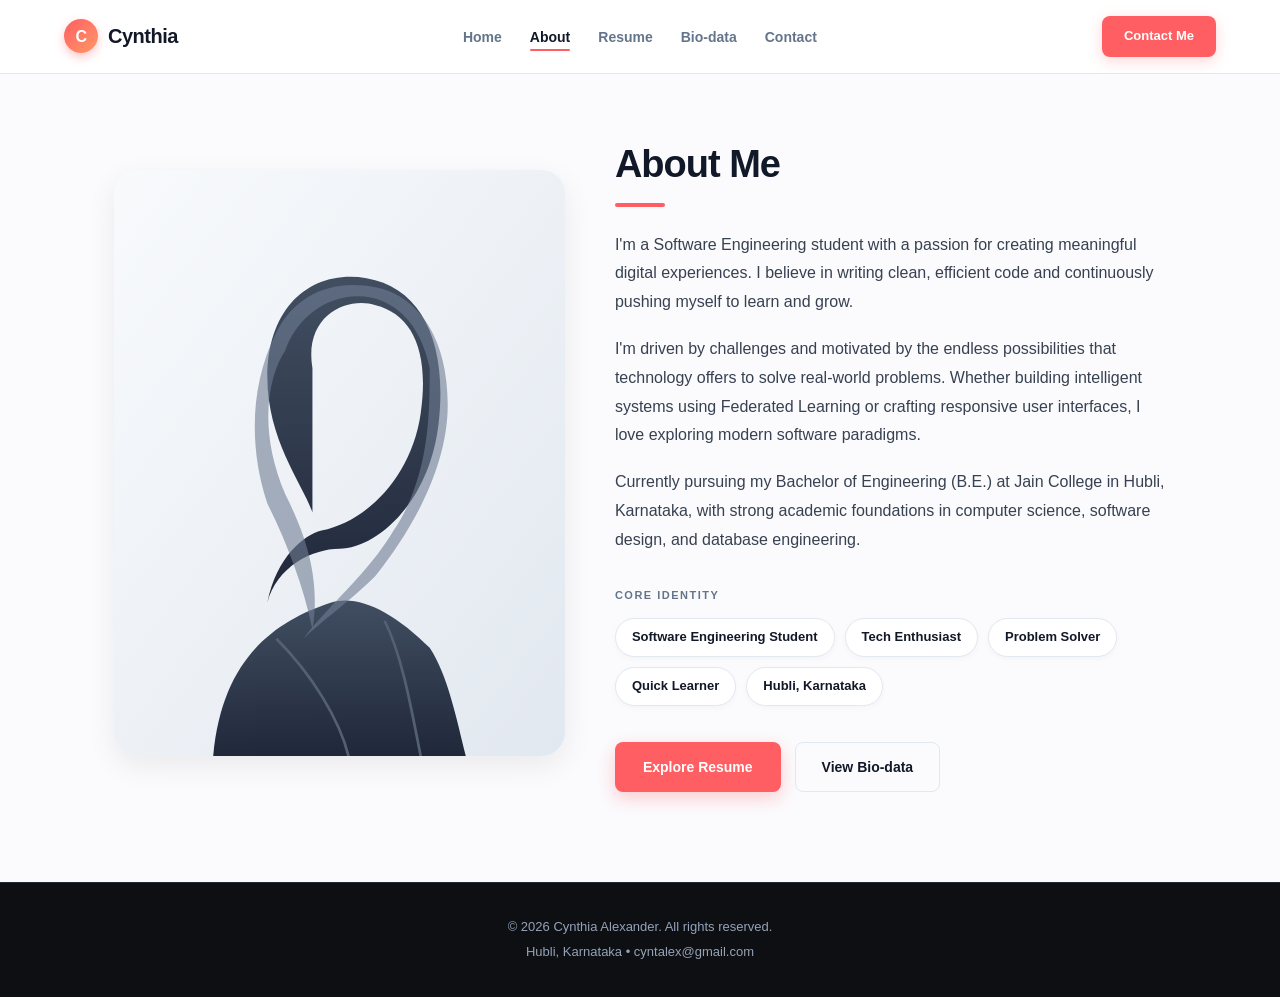
==== about.html @ 0cc2094d "Add modern Home, Navigation, About Me, and Contact pages inspired by reference designs" ====
<!DOCTYPE html>
<html lang="en">
<head>
    <meta charset="UTF-8">
    <meta name="viewport" content="width=device-width, initial-scale=1.0">
    <title>About Me | Cynthia Alexander</title>
    <link rel="stylesheet" href="style.css">
</head>
<body>

    <!-- ================= Modern Navbar ================= -->
    <header class="site-header">
        <div class="nav-container">
            <a href="index.html" class="brand-logo">
                <span class="brand-icon">C</span>
                <span>Cynthia</span>
            </a>

            <button class="mobile-toggle" onclick="toggleMenu()" aria-label="Toggle navigation">☰</button>

            <ul class="nav-links" id="navLinks">
                <li><a href="index.html">Home</a></li>
                <li><a href="about.html" class="active">About</a></li>
                <li><a href="resume.html">Resume</a></li>
                <li><a href="biodata.html">Bio-data</a></li>
                <li><a href="contact.html">Contact</a></li>
            </ul>

            <div class="nav-actions">
                <a href="contact.html" class="btn-contact-nav">Contact Me</a>
            </div>
        </div>
    </header>

    <!-- ================= About Me Section (Image 2 reference) ================= -->
    <section class="about-section" style="margin-top: 50px;">
        <div class="about-image-wrap">
            <img src="assets/about-portrait.svg" alt="About Cynthia Alexander">
        </div>

        <div class="about-content">
            <h1 class="section-title">About Me</h1>
            <div class="accent-line"></div>

            <p class="about-text">
                I'm a Software Engineering student with a passion for creating meaningful digital experiences. I believe in writing clean, efficient code and continuously pushing myself to learn and grow.
            </p>

            <p class="about-text">
                I'm driven by challenges and motivated by the endless possibilities that technology offers to solve real-world problems. Whether building intelligent systems using Federated Learning or crafting responsive user interfaces, I love exploring modern software paradigms.
            </p>

            <p class="about-text">
                Currently pursuing my Bachelor of Engineering (B.E.) at Jain College in Hubli, Karnataka, with strong academic foundations in computer science, software design, and database engineering.
            </p>

            <div class="core-identity-label">CORE IDENTITY</div>
            <div class="identity-pills">
                <span class="identity-pill">Software Engineering Student</span>
                <span class="identity-pill">Tech Enthusiast</span>
                <span class="identity-pill">Problem Solver</span>
                <span class="identity-pill">Quick Learner</span>
                <span class="identity-pill">Hubli, Karnataka</span>
            </div>

            <div style="margin-top: 36px; display: flex; gap: 14px; flex-wrap: wrap;">
                <a href="resume.html" class="btn-primary">Explore Resume</a>
                <a href="biodata.html" class="btn-secondary">View Bio-data</a>
            </div>
        </div>
    </section>

    <!-- ================= Footer ================= -->
    <footer class="site-footer">
        <p>&copy; 2026 Cynthia Alexander. All rights reserved.</p>
        <p>Hubli, Karnataka • cyntalex@gmail.com</p>
    </footer>

    <script src="script.js"></script>
</body>
</html>
---- style.css ----
/* ==========================================================================
   Modern Portfolio Stylesheet - Cynthia Alexander
   Inspired by Reference Designs (Hero + About + Modern Navbar)
   ========================================================================== */

:root {
  --primary: #ff5e62;         /* Coral / Pink accent from Image 1 */
  --primary-hover: #e54b4f;
  --accent-lime: #ccff00;     /* Electric Lime from Image 1 badge & highlight */
  --dark-bg: #0d0f12;         /* Dark banner background */
  --text-main: #111827;       /* Deep charcoal */
  --text-muted: #64748b;      /* Slate grey */
  --bg-page: #fbfbfd;         /* Clean soft off-white */
  --card-bg: #ffffff;
  --border-light: #e2e8f0;
  --radius-sm: 8px;
  --radius-md: 14px;
  --radius-lg: 24px;
  --radius-full: 9999px;
  --shadow-subtle: 0 4px 20px rgba(0, 0, 0, 0.05);
  --shadow-card: 0 10px 30px rgba(0, 0, 0, 0.07);
}

* {
  box-sizing: border-box;
  margin: 0;
  padding: 0;
}

body {
  font-family: -apple-system, BlinkMacSystemFont, "Segoe UI", Roboto, Helvetica, Arial, sans-serif;
  background-color: var(--bg-page);
  color: var(--text-main);
  line-height: 1.6;
  -webkit-font-smoothing: antialiased;
}

/* ==========================================================================
   Navigation Bar (Matches Image 1 & 2)
   ========================================================================== */
.site-header {
  position: sticky;
  top: 0;
  z-index: 100;
  background: rgba(255, 255, 255, 0.95);
  backdrop-filter: blur(10px);
  border-bottom: 1px solid var(--border-light);
}

.nav-container {
  max-width: 1200px;
  margin: 0 auto;
  padding: 16px 24px;
  display: flex;
  align-items: center;
  justify-content: space-between;
}

.brand-logo {
  display: flex;
  align-items: center;
  gap: 10px;
  text-decoration: none;
  font-size: 20px;
  font-weight: 800;
  color: var(--text-main);
  letter-spacing: -0.5px;
}

.brand-icon {
  width: 34px;
  height: 34px;
  border-radius: 50%;
  background: linear-gradient(135deg, #ff5e62, #ff9966);
  color: white;
  display: flex;
  align-items: center;
  justify-content: center;
  font-size: 16px;
  font-weight: 800;
  box-shadow: 0 4px 10px rgba(255, 94, 98, 0.35);
}

.nav-links {
  display: flex;
  align-items: center;
  gap: 28px;
  list-style: none;
}

.nav-links a {
  text-decoration: none;
  font-size: 14px;
  font-weight: 600;
  color: var(--text-muted);
  transition: color 0.2s ease;
  position: relative;
  padding: 6px 0;
}

.nav-links a:hover,
.nav-links a.active {
  color: var(--text-main);
}

.nav-links a.active::after {
  content: '';
  position: absolute;
  bottom: 0;
  left: 0;
  width: 100%;
  height: 2px;
  background-color: var(--primary);
  border-radius: 2px;
}

.nav-actions {
  display: flex;
  align-items: center;
  gap: 16px;
}

.btn-contact-nav {
  text-decoration: none;
  background-color: var(--primary);
  color: white;
  font-size: 13px;
  font-weight: 700;
  padding: 10px 22px;
  border-radius: var(--radius-sm);
  transition: all 0.2s ease;
  box-shadow: 0 4px 14px rgba(255, 94, 98, 0.25);
  display: inline-block;
}

.btn-contact-nav:hover {
  background-color: var(--primary-hover);
  transform: translateY(-1px);
}

/* Mobile Nav Toggle */
.mobile-toggle {
  display: none;
  background: none;
  border: none;
  font-size: 24px;
  color: var(--text-main);
  cursor: pointer;
}

/* ==========================================================================
   Hero Section (Matches Image 1 reference)
   ========================================================================== */
.hero-section {
  max-width: 1200px;
  margin: 0 auto;
  padding: 60px 24px 70px;
  display: grid;
  grid-template-columns: 1.15fr 0.85fr;
  align-items: center;
  gap: 40px;
}

.hero-content {
  max-width: 580px;
}

.hero-highlight-pill {
  display: inline-block;
  background: var(--accent-lime);
  color: #111827;
  font-size: 15px;
  font-weight: 800;
  padding: 4px 12px;
  border-radius: 6px;
  margin-bottom: 14px;
  letter-spacing: -0.2px;
}

.hero-title {
  font-size: 52px;
  font-weight: 900;
  line-height: 1.12;
  letter-spacing: -1.5px;
  color: var(--text-main);
  margin-bottom: 20px;
}

.hero-desc {
  font-size: 16px;
  line-height: 1.7;
  color: var(--text-muted);
  margin-bottom: 30px;
}

.hero-cta-group {
  display: flex;
  align-items: center;
  gap: 14px;
  margin-bottom: 36px;
}

.btn-primary {
  display: inline-block;
  background-color: var(--primary);
  color: white;
  text-decoration: none;
  font-size: 14px;
  font-weight: 700;
  padding: 14px 28px;
  border-radius: var(--radius-sm);
  transition: all 0.2s ease;
  box-shadow: 0 6px 18px rgba(255, 94, 98, 0.3);
  border: none;
  cursor: pointer;
}

.btn-primary:hover {
  background-color: var(--primary-hover);
  transform: translateY(-2px);
}

.btn-secondary {
  display: inline-block;
  background-color: transparent;
  color: var(--text-main);
  text-decoration: none;
  font-size: 14px;
  font-weight: 700;
  padding: 13px 26px;
  border-radius: var(--radius-sm);
  border: 1.5px solid var(--border-light);
  transition: all 0.2s ease;
  cursor: pointer;
}

.btn-secondary:hover {
  border-color: var(--text-main);
  background-color: rgba(0, 0, 0, 0.03);
}

.hero-social {
  display: flex;
  align-items: center;
  gap: 14px;
  font-size: 13px;
  font-weight: 600;
  color: var(--text-muted);
}

.social-icons {
  display: flex;
  gap: 10px;
}

.social-icon-btn {
  width: 32px;
  height: 32px;
  border-radius: 50%;
  background: #f1f5f9;
  color: var(--text-main);
  display: flex;
  align-items: center;
  justify-content: center;
  text-decoration: none;
  font-size: 14px;
  font-weight: bold;
  transition: all 0.2s ease;
}

.social-icon-btn:hover {
  background: var(--text-main);
  color: white;
  transform: translateY(-2px);
}

/* Hero Visual / Avatar Card */
.hero-visual {
  position: relative;
  display: flex;
  justify-content: center;
  align-items: center;
}

.hero-image-wrap {
  position: relative;
  width: 100%;
  max-width: 380px;
  aspect-ratio: 1;
  border-radius: 50%;
  overflow: visible;
}

.hero-image-wrap img,
.hero-image-wrap svg {
  width: 100%;
  height: 100%;
  display: block;
  object-fit: cover;
}

/* Circular Rotating Badge (Image 1 reference) */
.circular-badge {
  position: absolute;
  top: -15px;
  left: 20px;
  width: 90px;
  height: 90px;
  background-color: var(--accent-lime);
  border-radius: 50%;
  display: flex;
  align-items: center;
  justify-content: center;
  box-shadow: 0 8px 24px rgba(0, 0, 0, 0.12);
  z-index: 10;
  animation: spin 20s linear infinite;
}

.circular-badge-center {
  width: 34px;
  height: 34px;
  background: #111827;
  color: var(--accent-lime);
  border-radius: 50%;
  display: flex;
  align-items: center;
  justify-content: center;
  font-size: 14px;
}

@keyframes spin {
  from { transform: rotate(0deg); }
  to { transform: rotate(360deg); }
}

/* ==========================================================================
   Dark Feature Ticker Banner (Matches Image 1 bottom bar)
   ========================================================================== */
.ticker-banner {
  background-color: var(--dark-bg);
  color: white;
  padding: 22px 24px;
  overflow: hidden;
}

.ticker-content {
  max-width: 1200px;
  margin: 0 auto;
  display: flex;
  justify-content: space-around;
  align-items: center;
  flex-wrap: wrap;
  gap: 20px;
  font-size: 14px;
  font-weight: 600;
  letter-spacing: 0.3px;
}

.ticker-item {
  display: flex;
  align-items: center;
  gap: 8px;
}

.ticker-sparkle {
  color: var(--accent-lime);
  font-size: 16px;
}

/* ==========================================================================
   About Me Section (Matches Image 2 reference)
   ========================================================================== */
.about-section {
  max-width: 1100px;
  margin: 80px auto;
  padding: 0 24px;
  display: grid;
  grid-template-columns: 0.9fr 1.1fr;
  gap: 50px;
  align-items: center;
}

.about-image-wrap {
  width: 100%;
  border-radius: var(--radius-lg);
  overflow: hidden;
  box-shadow: var(--shadow-card);
  background: #f1f5f9;
}

.about-image-wrap img,
.about-image-wrap svg {
  width: 100%;
  height: auto;
  display: block;
}

.about-content {
  padding: 10px 0;
}

.section-title {
  font-size: 38px;
  font-weight: 900;
  letter-spacing: -1px;
  color: var(--text-main);
  margin-bottom: 8px;
}

.accent-line {
  width: 50px;
  height: 4px;
  background-color: var(--primary);
  border-radius: 2px;
  margin-bottom: 24px;
}

.about-text {
  font-size: 16px;
  line-height: 1.8;
  color: #374151;
  margin-bottom: 18px;
}

.core-identity-label {
  font-size: 11px;
  font-weight: 800;
  letter-spacing: 1.5px;
  color: var(--text-muted);
  text-transform: uppercase;
  margin-top: 32px;
  margin-bottom: 14px;
}

.identity-pills {
  display: flex;
  flex-wrap: wrap;
  gap: 10px;
}

.identity-pill {
  font-size: 13px;
  font-weight: 600;
  color: var(--text-main);
  background: white;
  border: 1.5px solid var(--border-light);
  padding: 8px 16px;
  border-radius: var(--radius-full);
  transition: all 0.2s ease;
  box-shadow: 0 2px 6px rgba(0, 0, 0, 0.03);
}

.identity-pill:hover {
  border-color: var(--primary);
  color: var(--primary);
  transform: translateY(-1px);
}

/* ==========================================================================
   Page Container (Shared for Resume, Bio-data, Contact)
   ========================================================================== */
.page-container {
  max-width: 960px;
  margin: 40px auto 80px;
  padding: 0 24px;
}

.page-header-card {
  text-align: center;
  background: white;
  padding: 40px 24px;
  border-radius: var(--radius-lg);
  border: 1px solid var(--border-light);
  box-shadow: var(--shadow-subtle);
  margin-bottom: 30px;
}

.page-header-card h1 {
  font-size: 34px;
  font-weight: 900;
  letter-spacing: -0.8px;
  color: var(--text-main);
  margin-bottom: 8px;
}

.page-header-card p {
  color: var(--text-muted);
  font-size: 15px;
}

.content-card {
  background: white;
  border-radius: var(--radius-lg);
  padding: 36px 40px;
  border: 1px solid var(--border-light);
  box-shadow: var(--shadow-card);
  margin-bottom: 30px;
}

.card-section-title {
  font-size: 20px;
  font-weight: 800;
  color: var(--text-main);
  display: flex;
  align-items: center;
  gap: 10px;
  margin-top: 28px;
  margin-bottom: 16px;
  padding-bottom: 8px;
  border-bottom: 2px solid #f1f5f9;
}

.card-section-title:first-child {
  margin-top: 0;
}

/* Modern Tables (For Educational Qualification & Bio-data) */
.modern-table {
  width: 100%;
  border-collapse: separate;
  border-spacing: 0;
  margin: 16px 0 24px;
  border-radius: var(--radius-md);
  overflow: hidden;
  border: 1px solid var(--border-light);
}

.modern-table th {
  background-color: #f8fafc;
  color: var(--text-main);
  font-size: 13px;
  font-weight: 700;
  text-transform: uppercase;
  letter-spacing: 0.5px;
  padding: 14px 18px;
  text-align: left;
  border-bottom: 1px solid var(--border-light);
}

.modern-table td {
  padding: 14px 18px;
  font-size: 14px;
  color: #374151;
  border-bottom: 1px solid #f1f5f9;
}

.modern-table tr:last-child td {
  border-bottom: none;
}

.modern-table tr:hover td {
  background-color: #fafbfc;
}

.biodata-table th {
  width: 32%;
  background-color: #ffffff;
  color: var(--text-muted);
  font-weight: 600;
}

.biodata-table td {
  font-weight: 500;
  color: var(--text-main);
}

/* Modern List Styling */
.modern-list {
  list-style: none;
  display: flex;
  flex-direction: column;
  gap: 10px;
  margin: 14px 0 20px;
}

.modern-list li {
  display: flex;
  align-items: center;
  gap: 10px;
  font-size: 14.5px;
  color: #374151;
}

.modern-list li::before {
  content: '✦';
  color: var(--primary);
  font-size: 12px;
}

.skill-tags {
  display: flex;
  flex-wrap: wrap;
  gap: 10px;
  margin: 14px 0 20px;
}

.skill-tag {
  background: #f1f5f9;
  color: var(--text-main);
  padding: 7px 16px;
  border-radius: var(--radius-sm);
  font-size: 13.5px;
  font-weight: 600;
}

/* ==========================================================================
   Contact Page Styles
   ========================================================================== */
.contact-grid {
  display: grid;
  grid-template-columns: 1fr 1.3fr;
  gap: 30px;
}

.contact-info-list {
  display: flex;
  flex-direction: column;
  gap: 18px;
}

.contact-info-card {
  background: #f8fafc;
  border: 1px solid var(--border-light);
  border-radius: var(--radius-md);
  padding: 20px;
  display: flex;
  align-items: center;
  gap: 16px;
}

.contact-info-icon {
  width: 44px;
  height: 44px;
  border-radius: 50%;
  background: white;
  border: 1px solid var(--border-light);
  display: flex;
  align-items: center;
  justify-content: center;
  font-size: 18px;
  box-shadow: 0 2px 6px rgba(0,0,0,0.04);
}

.contact-info-label {
  font-size: 12px;
  color: var(--text-muted);
  text-transform: uppercase;
  font-weight: 700;
  letter-spacing: 0.5px;
}

.contact-info-value {
  font-size: 15px;
  font-weight: 700;
  color: var(--text-main);
}

.contact-form {
  display: flex;
  flex-direction: column;
  gap: 18px;
}

.form-group {
  display: flex;
  flex-direction: column;
  gap: 6px;
}

.form-group label {
  font-size: 13px;
  font-weight: 700;
  color: var(--text-main);
}

.form-control {
  width: 100%;
  padding: 12px 16px;
  font-size: 14px;
  border: 1.5px solid var(--border-light);
  border-radius: var(--radius-sm);
  background: white;
  color: var(--text-main);
  transition: border-color 0.2s ease;
  font-family: inherit;
}

.form-control:focus {
  outline: none;
  border-color: var(--primary);
  box-shadow: 0 0 0 3px rgba(255, 94, 98, 0.15);
}

textarea.form-control {
  min-height: 120px;
  resize: vertical;
}

/* ==========================================================================
   Footer
   ========================================================================== */
.site-footer {
  background-color: var(--dark-bg);
  color: #94a3b8;
  padding: 30px 24px;
  text-align: center;
  font-size: 13px;
  border-top: 1px solid #1f2937;
}

.site-footer p {
  margin: 4px 0;
}

/* ==========================================================================
   Responsive Breakpoints
   ========================================================================== */
@media (max-width: 900px) {
  .hero-section {
    grid-template-columns: 1fr;
    text-align: center;
    padding-top: 40px;
  }
  .hero-content {
    margin: 0 auto;
  }
  .hero-title {
    font-size: 40px;
  }
  .hero-cta-group,
  .hero-social {
    justify-content: center;
  }
  .hero-visual {
    margin-top: 20px;
  }
  .about-section {
    grid-template-columns: 1fr;
    text-align: center;
  }
  .accent-line {
    margin: 0 auto 24px;
  }
  .identity-pills {
    justify-content: center;
  }
  .contact-grid {
    grid-template-columns: 1fr;
  }
}

@media (max-width: 650px) {
  .nav-links {
    display: none;
    flex-direction: column;
    position: absolute;
    top: 100%;
    left: 0;
    width: 100%;
    background: white;
    padding: 20px;
    border-bottom: 1px solid var(--border-light);
    box-shadow: var(--shadow-card);
  }
  .nav-links.open {
    display: flex;
  }
  .mobile-toggle {
    display: block;
  }
  .content-card {
    padding: 24px 20px;
  }
  .hero-title {
    font-size: 32px;
  }
  .modern-table {
    display: block;
    overflow-x: auto;
  }
}
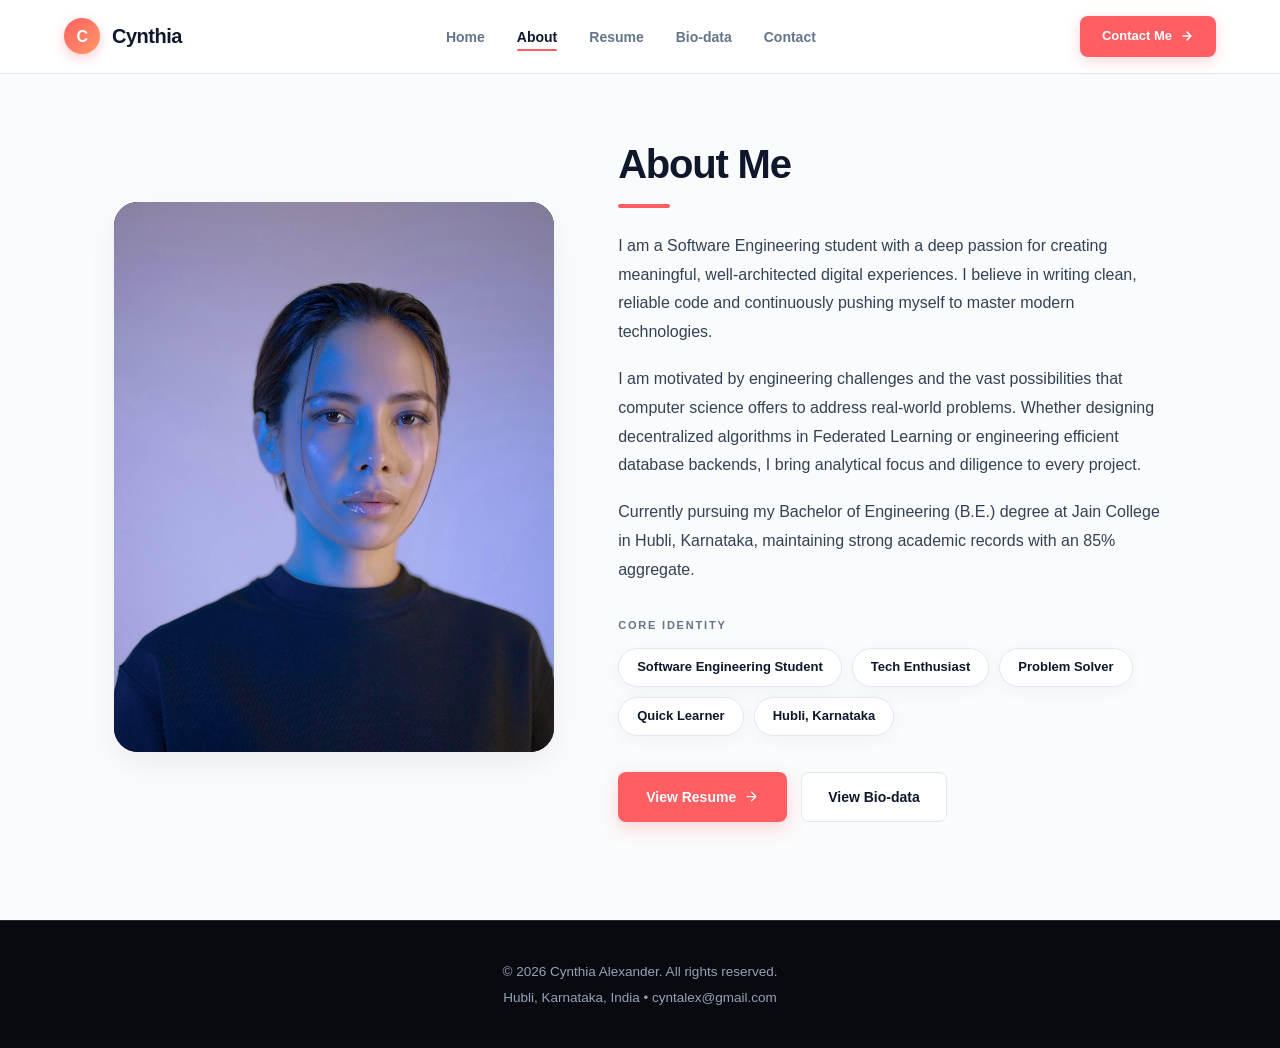
==== commit c4ef9d3e: "Replace casual emojis with professional SVG vector icons and photography" ====
--- a/about.html
+++ b/about.html
@@ -12,11 +12,17 @@
     <header class="site-header">
         <div class="nav-container">
             <a href="index.html" class="brand-logo">
-                <span class="brand-icon">C</span>
+                <span class="brand-badge">C</span>
                 <span>Cynthia</span>
             </a>
 
-            <button class="mobile-toggle" onclick="toggleMenu()" aria-label="Toggle navigation">☰</button>
+            <button class="mobile-toggle" onclick="toggleMenu()" aria-label="Toggle navigation">
+                <svg width="24" height="24" viewBox="0 0 24 24" fill="none" stroke="currentColor" stroke-width="2" stroke-linecap="round" stroke-linejoin="round">
+                    <line x1="4" x2="20" y1="6" y2="6"/>
+                    <line x1="4" x2="20" y1="12" y2="12"/>
+                    <line x1="4" x2="20" y1="18" y2="18"/>
+                </svg>
+            </button>
 
             <ul class="nav-links" id="navLinks">
                 <li><a href="index.html">Home</a></li>
@@ -27,15 +33,20 @@
             </ul>
 
             <div class="nav-actions">
-                <a href="contact.html" class="btn-contact-nav">Contact Me</a>
+                <a href="contact.html" class="btn-contact-nav">
+                    <span>Contact Me</span>
+                    <svg width="14" height="14" viewBox="0 0 24 24" fill="none" stroke="currentColor" stroke-width="2.5" stroke-linecap="round" stroke-linejoin="round">
+                        <path d="M5 12h14M12 5l7 7-7 7"/>
+                    </svg>
+                </a>
             </div>
         </div>
     </header>
 
     <!-- ================= About Me Section (Image 2 reference) ================= -->
-    <section class="about-section" style="margin-top: 50px;">
+    <main class="about-section" style="margin-top: 50px;">
         <div class="about-image-wrap">
-            <img src="assets/about-portrait.svg" alt="About Cynthia Alexander">
+            <img src="assets/about.jpg" alt="About Cynthia Alexander" onerror="this.src='assets/about-portrait.svg'">
         </div>
 
         <div class="about-content">
@@ -43,18 +54,18 @@
             <div class="accent-line"></div>
 
             <p class="about-text">
-                I'm a Software Engineering student with a passion for creating meaningful digital experiences. I believe in writing clean, efficient code and continuously pushing myself to learn and grow.
+                I am a Software Engineering student with a deep passion for creating meaningful, well-architected digital experiences. I believe in writing clean, reliable code and continuously pushing myself to master modern technologies.
             </p>
 
             <p class="about-text">
-                I'm driven by challenges and motivated by the endless possibilities that technology offers to solve real-world problems. Whether building intelligent systems using Federated Learning or crafting responsive user interfaces, I love exploring modern software paradigms.
+                I am motivated by engineering challenges and the vast possibilities that computer science offers to address real-world problems. Whether designing decentralized algorithms in Federated Learning or engineering efficient database backends, I bring analytical focus and diligence to every project.
             </p>
 
             <p class="about-text">
-                Currently pursuing my Bachelor of Engineering (B.E.) at Jain College in Hubli, Karnataka, with strong academic foundations in computer science, software design, and database engineering.
+                Currently pursuing my Bachelor of Engineering (B.E.) degree at Jain College in Hubli, Karnataka, maintaining strong academic records with an 85% aggregate.
             </p>
 
-            <div class="core-identity-label">CORE IDENTITY</div>
+            <div class="core-identity-label">Core Identity</div>
             <div class="identity-pills">
                 <span class="identity-pill">Software Engineering Student</span>
                 <span class="identity-pill">Tech Enthusiast</span>
@@ -64,16 +75,23 @@
             </div>
 
             <div style="margin-top: 36px; display: flex; gap: 14px; flex-wrap: wrap;">
-                <a href="resume.html" class="btn-primary">Explore Resume</a>
-                <a href="biodata.html" class="btn-secondary">View Bio-data</a>
+                <a href="resume.html" class="btn-primary">
+                    <span>View Resume</span>
+                    <svg width="15" height="15" viewBox="0 0 24 24" fill="none" stroke="currentColor" stroke-width="2" stroke-linecap="round" stroke-linejoin="round">
+                        <path d="M5 12h14M12 5l7 7-7 7"/>
+                    </svg>
+                </a>
+                <a href="biodata.html" class="btn-secondary">
+                    <span>View Bio-data</span>
+                </a>
             </div>
         </div>
-    </section>
+    </main>
 
     <!-- ================= Footer ================= -->
     <footer class="site-footer">
         <p>&copy; 2026 Cynthia Alexander. All rights reserved.</p>
-        <p>Hubli, Karnataka • cyntalex@gmail.com</p>
+        <p>Hubli, Karnataka, India • cyntalex@gmail.com</p>
     </footer>
 
     <script src="script.js"></script>
--- a/style.css
+++ b/style.css
@@ -1,24 +1,25 @@
 /* ==========================================================================
-   Modern Portfolio Stylesheet - Cynthia Alexander
-   Inspired by Reference Designs (Hero + About + Modern Navbar)
+   Professional Portfolio Stylesheet - Cynthia Alexander
+   Crafted with Modern Web Standards, Typography & Pure SVG Vectors
    ========================================================================== */
 
 :root {
-  --primary: #ff5e62;         /* Coral / Pink accent from Image 1 */
+  --primary: #ff5e62;         /* Coral / Terracotta accent from design reference */
   --primary-hover: #e54b4f;
-  --accent-lime: #ccff00;     /* Electric Lime from Image 1 badge & highlight */
-  --dark-bg: #0d0f12;         /* Dark banner background */
-  --text-main: #111827;       /* Deep charcoal */
-  --text-muted: #64748b;      /* Slate grey */
-  --bg-page: #fbfbfd;         /* Clean soft off-white */
+  --accent-lime: #ccff00;     /* Electric Lime highlight from reference badge */
+  --dark-bg: #090a0f;         /* Deep obsidian banner */
+  --text-main: #0f172a;       /* Slate 900 for high-contrast legible text */
+  --text-muted: #64748b;      /* Slate 500 for secondary copy */
+  --bg-page: #fafbfc;         /* Clean modern canvas */
   --card-bg: #ffffff;
   --border-light: #e2e8f0;
   --radius-sm: 8px;
-  --radius-md: 14px;
+  --radius-md: 16px;
   --radius-lg: 24px;
   --radius-full: 9999px;
-  --shadow-subtle: 0 4px 20px rgba(0, 0, 0, 0.05);
-  --shadow-card: 0 10px 30px rgba(0, 0, 0, 0.07);
+  --shadow-subtle: 0 4px 20px -2px rgba(15, 23, 42, 0.05);
+  --shadow-card: 0 12px 32px -4px rgba(15, 23, 42, 0.08);
+  --shadow-primary: 0 8px 24px -4px rgba(255, 94, 98, 0.35);
 }
 
 * {
@@ -28,22 +29,24 @@
 }
 
 body {
-  font-family: -apple-system, BlinkMacSystemFont, "Segoe UI", Roboto, Helvetica, Arial, sans-serif;
+  font-family: -apple-system, BlinkMacSystemFont, "Segoe UI", Roboto, "Helvetica Neue", Arial, sans-serif;
   background-color: var(--bg-page);
   color: var(--text-main);
   line-height: 1.6;
   -webkit-font-smoothing: antialiased;
+  -moz-osx-font-smoothing: grayscale;
 }
 
 /* ==========================================================================
-   Navigation Bar (Matches Image 1 & 2)
+   Navigation Bar
    ========================================================================== */
 .site-header {
   position: sticky;
   top: 0;
   z-index: 100;
-  background: rgba(255, 255, 255, 0.95);
-  backdrop-filter: blur(10px);
+  background: rgba(255, 255, 255, 0.92);
+  backdrop-filter: blur(12px);
+  -webkit-backdrop-filter: blur(12px);
   border-bottom: 1px solid var(--border-light);
 }
 
@@ -59,7 +62,7 @@
 .brand-logo {
   display: flex;
   align-items: center;
-  gap: 10px;
+  gap: 12px;
   text-decoration: none;
   font-size: 20px;
   font-weight: 800;
@@ -67,9 +70,9 @@
   letter-spacing: -0.5px;
 }
 
-.brand-icon {
-  width: 34px;
-  height: 34px;
+.brand-badge {
+  width: 36px;
+  height: 36px;
   border-radius: 50%;
   background: linear-gradient(135deg, #ff5e62, #ff9966);
   color: white;
@@ -78,13 +81,13 @@
   justify-content: center;
   font-size: 16px;
   font-weight: 800;
-  box-shadow: 0 4px 10px rgba(255, 94, 98, 0.35);
+  box-shadow: 0 4px 12px rgba(255, 94, 98, 0.3);
 }
 
 .nav-links {
   display: flex;
   align-items: center;
-  gap: 28px;
+  gap: 32px;
   list-style: none;
 }
 
@@ -93,7 +96,7 @@
   font-size: 14px;
   font-weight: 600;
   color: var(--text-muted);
-  transition: color 0.2s ease;
+  transition: all 0.2s ease;
   position: relative;
   padding: 6px 0;
 }
@@ -130,22 +133,24 @@
   border-radius: var(--radius-sm);
   transition: all 0.2s ease;
   box-shadow: 0 4px 14px rgba(255, 94, 98, 0.25);
-  display: inline-block;
+  display: inline-flex;
+  align-items: center;
+  gap: 8px;
 }
 
 .btn-contact-nav:hover {
   background-color: var(--primary-hover);
   transform: translateY(-1px);
-}
-
-/* Mobile Nav Toggle */
+  box-shadow: var(--shadow-primary);
+}
+
 .mobile-toggle {
   display: none;
   background: none;
   border: none;
-  font-size: 24px;
   color: var(--text-main);
   cursor: pointer;
+  padding: 6px;
 }
 
 /* ==========================================================================
@@ -154,11 +159,11 @@
 .hero-section {
   max-width: 1200px;
   margin: 0 auto;
-  padding: 60px 24px 70px;
+  padding: 60px 24px 80px;
   display: grid;
   grid-template-columns: 1.15fr 0.85fr;
   align-items: center;
-  gap: 40px;
+  gap: 48px;
 }
 
 .hero-content {
@@ -168,40 +173,43 @@
 .hero-highlight-pill {
   display: inline-block;
   background: var(--accent-lime);
-  color: #111827;
-  font-size: 15px;
+  color: #0f172a;
+  font-size: 14px;
   font-weight: 800;
-  padding: 4px 12px;
+  padding: 5px 14px;
   border-radius: 6px;
-  margin-bottom: 14px;
+  margin-bottom: 16px;
   letter-spacing: -0.2px;
 }
 
 .hero-title {
-  font-size: 52px;
+  font-size: 56px;
   font-weight: 900;
-  line-height: 1.12;
-  letter-spacing: -1.5px;
-  color: var(--text-main);
-  margin-bottom: 20px;
+  line-height: 1.1;
+  letter-spacing: -1.8px;
+  color: var(--text-main);
+  margin-bottom: 22px;
 }
 
 .hero-desc {
-  font-size: 16px;
+  font-size: 16.5px;
   line-height: 1.7;
   color: var(--text-muted);
-  margin-bottom: 30px;
+  margin-bottom: 32px;
 }
 
 .hero-cta-group {
   display: flex;
   align-items: center;
   gap: 14px;
-  margin-bottom: 36px;
+  margin-bottom: 40px;
 }
 
 .btn-primary {
-  display: inline-block;
+  display: inline-flex;
+  align-items: center;
+  justify-content: center;
+  gap: 8px;
   background-color: var(--primary);
   color: white;
   text-decoration: none;
@@ -210,7 +218,7 @@
   padding: 14px 28px;
   border-radius: var(--radius-sm);
   transition: all 0.2s ease;
-  box-shadow: 0 6px 18px rgba(255, 94, 98, 0.3);
+  box-shadow: 0 6px 18px rgba(255, 94, 98, 0.25);
   border: none;
   cursor: pointer;
 }
@@ -218,11 +226,15 @@
 .btn-primary:hover {
   background-color: var(--primary-hover);
   transform: translateY(-2px);
+  box-shadow: var(--shadow-primary);
 }
 
 .btn-secondary {
-  display: inline-block;
-  background-color: transparent;
+  display: inline-flex;
+  align-items: center;
+  justify-content: center;
+  gap: 8px;
+  background-color: white;
   color: var(--text-main);
   text-decoration: none;
   font-size: 14px;
@@ -236,15 +248,15 @@
 
 .btn-secondary:hover {
   border-color: var(--text-main);
-  background-color: rgba(0, 0, 0, 0.03);
+  background-color: #f8fafc;
 }
 
 .hero-social {
   display: flex;
   align-items: center;
-  gap: 14px;
+  gap: 16px;
   font-size: 13px;
-  font-weight: 600;
+  font-weight: 700;
   color: var(--text-muted);
 }
 
@@ -254,27 +266,28 @@
 }
 
 .social-icon-btn {
-  width: 32px;
-  height: 32px;
+  width: 36px;
+  height: 36px;
   border-radius: 50%;
-  background: #f1f5f9;
+  background: white;
+  border: 1px solid var(--border-light);
   color: var(--text-main);
   display: flex;
   align-items: center;
   justify-content: center;
   text-decoration: none;
-  font-size: 14px;
-  font-weight: bold;
   transition: all 0.2s ease;
+  box-shadow: var(--shadow-subtle);
 }
 
 .social-icon-btn:hover {
   background: var(--text-main);
   color: white;
+  border-color: var(--text-main);
   transform: translateY(-2px);
 }
 
-/* Hero Visual / Avatar Card */
+/* Hero Portrait Visual (Image 1 reference) */
 .hero-visual {
   position: relative;
   display: flex;
@@ -285,47 +298,61 @@
 .hero-image-wrap {
   position: relative;
   width: 100%;
-  max-width: 380px;
+  max-width: 400px;
   aspect-ratio: 1;
   border-radius: 50%;
-  overflow: visible;
-}
-
-.hero-image-wrap img,
-.hero-image-wrap svg {
+  padding: 12px;
+  background: white;
+  box-shadow: var(--shadow-card);
+}
+
+.hero-image-inner {
   width: 100%;
   height: 100%;
+  border-radius: 50%;
+  overflow: hidden;
+  position: relative;
+  background: #f1f5f9;
+}
+
+.hero-image-inner img {
+  width: 100%;
+  height: 100%;
+  object-fit: cover;
   display: block;
-  object-fit: cover;
 }
 
 /* Circular Rotating Badge (Image 1 reference) */
-.circular-badge {
+.circular-badge-wrap {
   position: absolute;
-  top: -15px;
-  left: 20px;
-  width: 90px;
-  height: 90px;
+  top: -10px;
+  left: 10px;
+  width: 100px;
+  height: 100px;
+  z-index: 10;
+  display: flex;
+  align-items: center;
+  justify-content: center;
+}
+
+.circular-text-svg {
+  width: 100%;
+  height: 100%;
+  animation: spin 22s linear infinite;
+  transform-origin: center;
+}
+
+.circular-badge-center {
+  position: absolute;
+  width: 38px;
+  height: 38px;
+  border-radius: 50%;
   background-color: var(--accent-lime);
-  border-radius: 50%;
+  color: #0f172a;
   display: flex;
   align-items: center;
   justify-content: center;
-  box-shadow: 0 8px 24px rgba(0, 0, 0, 0.12);
-  z-index: 10;
-  animation: spin 20s linear infinite;
-}
-
-.circular-badge-center {
-  width: 34px;
-  height: 34px;
-  background: #111827;
-  color: var(--accent-lime);
-  border-radius: 50%;
-  display: flex;
-  align-items: center;
-  justify-content: center;
-  font-size: 14px;
+  box-shadow: 0 4px 12px rgba(0, 0, 0, 0.12);
 }
 
 @keyframes spin {
@@ -339,8 +366,7 @@
 .ticker-banner {
   background-color: var(--dark-bg);
   color: white;
-  padding: 22px 24px;
-  overflow: hidden;
+  padding: 24px 24px;
 }
 
 .ticker-content {
@@ -350,21 +376,22 @@
   justify-content: space-around;
   align-items: center;
   flex-wrap: wrap;
-  gap: 20px;
+  gap: 24px;
   font-size: 14px;
-  font-weight: 600;
-  letter-spacing: 0.3px;
+  font-weight: 700;
+  letter-spacing: 0.4px;
 }
 
 .ticker-item {
   display: flex;
   align-items: center;
-  gap: 8px;
+  gap: 10px;
 }
 
 .ticker-sparkle {
   color: var(--accent-lime);
-  font-size: 16px;
+  display: flex;
+  align-items: center;
 }
 
 /* ==========================================================================
@@ -372,43 +399,47 @@
    ========================================================================== */
 .about-section {
   max-width: 1100px;
-  margin: 80px auto;
+  margin: 90px auto;
   padding: 0 24px;
   display: grid;
   grid-template-columns: 0.9fr 1.1fr;
-  gap: 50px;
+  gap: 56px;
   align-items: center;
 }
 
 .about-image-wrap {
   width: 100%;
+  max-width: 440px;
+  aspect-ratio: 4/5;
   border-radius: var(--radius-lg);
   overflow: hidden;
   box-shadow: var(--shadow-card);
-  background: #f1f5f9;
-}
-
-.about-image-wrap img,
-.about-image-wrap svg {
+  background: #0f172a;
+  position: relative;
+}
+
+.about-image-wrap img {
   width: 100%;
-  height: auto;
+  height: 100%;
+  object-fit: cover;
   display: block;
+  filter: grayscale(15%) contrast(105%);
 }
 
 .about-content {
-  padding: 10px 0;
+  padding: 8px 0;
 }
 
 .section-title {
-  font-size: 38px;
+  font-size: 40px;
   font-weight: 900;
-  letter-spacing: -1px;
+  letter-spacing: -1.2px;
   color: var(--text-main);
   margin-bottom: 8px;
 }
 
 .accent-line {
-  width: 50px;
+  width: 52px;
   height: 4px;
   background-color: var(--primary);
   border-radius: 2px;
@@ -418,14 +449,14 @@
 .about-text {
   font-size: 16px;
   line-height: 1.8;
-  color: #374151;
+  color: #334155;
   margin-bottom: 18px;
 }
 
 .core-identity-label {
   font-size: 11px;
   font-weight: 800;
-  letter-spacing: 1.5px;
+  letter-spacing: 1.8px;
   color: var(--text-muted);
   text-transform: uppercase;
   margin-top: 32px;
@@ -444,10 +475,10 @@
   color: var(--text-main);
   background: white;
   border: 1.5px solid var(--border-light);
-  padding: 8px 16px;
+  padding: 8px 18px;
   border-radius: var(--radius-full);
   transition: all 0.2s ease;
-  box-shadow: 0 2px 6px rgba(0, 0, 0, 0.03);
+  box-shadow: var(--shadow-subtle);
 }
 
 .identity-pill:hover {
@@ -457,10 +488,10 @@
 }
 
 /* ==========================================================================
-   Page Container (Shared for Resume, Bio-data, Contact)
+   Page Container (Resume, Bio-data, Contact)
    ========================================================================== */
 .page-container {
-  max-width: 960px;
+  max-width: 980px;
   margin: 40px auto 80px;
   padding: 0 24px;
 }
@@ -468,17 +499,17 @@
 .page-header-card {
   text-align: center;
   background: white;
-  padding: 40px 24px;
+  padding: 44px 24px;
   border-radius: var(--radius-lg);
   border: 1px solid var(--border-light);
   box-shadow: var(--shadow-subtle);
-  margin-bottom: 30px;
+  margin-bottom: 32px;
 }
 
 .page-header-card h1 {
-  font-size: 34px;
+  font-size: 36px;
   font-weight: 900;
-  letter-spacing: -0.8px;
+  letter-spacing: -1px;
   color: var(--text-main);
   margin-bottom: 8px;
 }
@@ -491,30 +522,34 @@
 .content-card {
   background: white;
   border-radius: var(--radius-lg);
-  padding: 36px 40px;
+  padding: 40px 44px;
   border: 1px solid var(--border-light);
   box-shadow: var(--shadow-card);
-  margin-bottom: 30px;
+  margin-bottom: 32px;
 }
 
 .card-section-title {
-  font-size: 20px;
+  font-size: 19px;
   font-weight: 800;
   color: var(--text-main);
   display: flex;
   align-items: center;
   gap: 10px;
-  margin-top: 28px;
+  margin-top: 32px;
   margin-bottom: 16px;
-  padding-bottom: 8px;
-  border-bottom: 2px solid #f1f5f9;
+  padding-bottom: 10px;
+  border-bottom: 1px solid var(--border-light);
+}
+
+.card-section-title svg {
+  color: var(--primary);
 }
 
 .card-section-title:first-child {
   margin-top: 0;
 }
 
-/* Modern Tables (For Educational Qualification & Bio-data) */
+/* Modern Tables */
 .modern-table {
   width: 100%;
   border-collapse: separate;
@@ -528,19 +563,19 @@
 .modern-table th {
   background-color: #f8fafc;
   color: var(--text-main);
-  font-size: 13px;
+  font-size: 12.5px;
   font-weight: 700;
   text-transform: uppercase;
-  letter-spacing: 0.5px;
-  padding: 14px 18px;
+  letter-spacing: 0.6px;
+  padding: 14px 20px;
   text-align: left;
   border-bottom: 1px solid var(--border-light);
 }
 
 .modern-table td {
-  padding: 14px 18px;
+  padding: 15px 20px;
   font-size: 14px;
-  color: #374151;
+  color: #334155;
   border-bottom: 1px solid #f1f5f9;
 }
 
@@ -549,58 +584,67 @@
 }
 
 .modern-table tr:hover td {
-  background-color: #fafbfc;
+  background-color: #fcfdfe;
 }
 
 .biodata-table th {
-  width: 32%;
+  width: 30%;
   background-color: #ffffff;
   color: var(--text-muted);
   font-weight: 600;
 }
 
 .biodata-table td {
-  font-weight: 500;
-  color: var(--text-main);
-}
-
-/* Modern List Styling */
+  font-weight: 600;
+  color: var(--text-main);
+}
+
+/* Lists & Badges */
 .modern-list {
   list-style: none;
   display: flex;
   flex-direction: column;
-  gap: 10px;
-  margin: 14px 0 20px;
+  gap: 12px;
+  margin: 14px 0 24px;
 }
 
 .modern-list li {
   display: flex;
-  align-items: center;
-  gap: 10px;
+  align-items: flex-start;
+  gap: 12px;
   font-size: 14.5px;
-  color: #374151;
-}
-
-.modern-list li::before {
-  content: '✦';
+  color: #334155;
+  line-height: 1.6;
+}
+
+.list-bullet-icon {
+  margin-top: 4px;
   color: var(--primary);
-  font-size: 12px;
+  flex-shrink: 0;
 }
 
 .skill-tags {
   display: flex;
   flex-wrap: wrap;
   gap: 10px;
-  margin: 14px 0 20px;
+  margin: 14px 0 24px;
 }
 
 .skill-tag {
+  display: inline-flex;
+  align-items: center;
+  gap: 8px;
   background: #f1f5f9;
   color: var(--text-main);
-  padding: 7px 16px;
+  padding: 8px 16px;
   border-radius: var(--radius-sm);
   font-size: 13.5px;
   font-weight: 600;
+  transition: all 0.2s ease;
+}
+
+.skill-tag:hover {
+  background: #e2e8f0;
 }
 
 /* ==========================================================================
@@ -608,8 +652,8 @@
    ========================================================================== */
 .contact-grid {
   display: grid;
-  grid-template-columns: 1fr 1.3fr;
-  gap: 30px;
+  grid-template-columns: 1fr 1.35fr;
+  gap: 36px;
 }
 
 .contact-info-list {
@@ -622,31 +666,40 @@
   background: #f8fafc;
   border: 1px solid var(--border-light);
   border-radius: var(--radius-md);
-  padding: 20px;
-  display: flex;
-  align-items: center;
-  gap: 16px;
+  padding: 22px;
+  display: flex;
+  align-items: center;
+  gap: 18px;
+  transition: all 0.2s ease;
+}
+
+.contact-info-card:hover {
+  border-color: #cbd5e1;
+  background: white;
+  box-shadow: var(--shadow-subtle);
 }
 
 .contact-info-icon {
-  width: 44px;
-  height: 44px;
+  width: 48px;
+  height: 48px;
   border-radius: 50%;
   background: white;
   border: 1px solid var(--border-light);
+  color: var(--primary);
   display: flex;
   align-items: center;
   justify-content: center;
-  font-size: 18px;
-  box-shadow: 0 2px 6px rgba(0,0,0,0.04);
+  box-shadow: var(--shadow-subtle);
+  flex-shrink: 0;
 }
 
 .contact-info-label {
-  font-size: 12px;
+  font-size: 11.5px;
   color: var(--text-muted);
   text-transform: uppercase;
-  font-weight: 700;
-  letter-spacing: 0.5px;
+  font-weight: 800;
+  letter-spacing: 0.6px;
+  margin-bottom: 2px;
 }
 
 .contact-info-value {
@@ -681,7 +734,7 @@
   border-radius: var(--radius-sm);
   background: white;
   color: var(--text-main);
-  transition: border-color 0.2s ease;
+  transition: all 0.2s ease;
   font-family: inherit;
 }
 
@@ -702,10 +755,10 @@
 .site-footer {
   background-color: var(--dark-bg);
   color: #94a3b8;
-  padding: 30px 24px;
+  padding: 36px 24px;
   text-align: center;
-  font-size: 13px;
-  border-top: 1px solid #1f2937;
+  font-size: 13.5px;
+  border-top: 1px solid #1e293b;
 }
 
 .site-footer p {
@@ -725,18 +778,21 @@
     margin: 0 auto;
   }
   .hero-title {
-    font-size: 40px;
+    font-size: 42px;
   }
   .hero-cta-group,
   .hero-social {
     justify-content: center;
   }
   .hero-visual {
-    margin-top: 20px;
+    margin-top: 10px;
   }
   .about-section {
     grid-template-columns: 1fr;
     text-align: center;
+  }
+  .about-image-wrap {
+    margin: 0 auto;
   }
   .accent-line {
     margin: 0 auto 24px;
@@ -758,7 +814,7 @@
     left: 0;
     width: 100%;
     background: white;
-    padding: 20px;
+    padding: 24px;
     border-bottom: 1px solid var(--border-light);
     box-shadow: var(--shadow-card);
   }
@@ -766,13 +822,16 @@
     display: flex;
   }
   .mobile-toggle {
-    display: block;
+    display: flex;
+  }
+  .nav-actions {
+    display: none;
   }
   .content-card {
-    padding: 24px 20px;
+    padding: 28px 20px;
   }
   .hero-title {
-    font-size: 32px;
+    font-size: 34px;
   }
   .modern-table {
     display: block;
